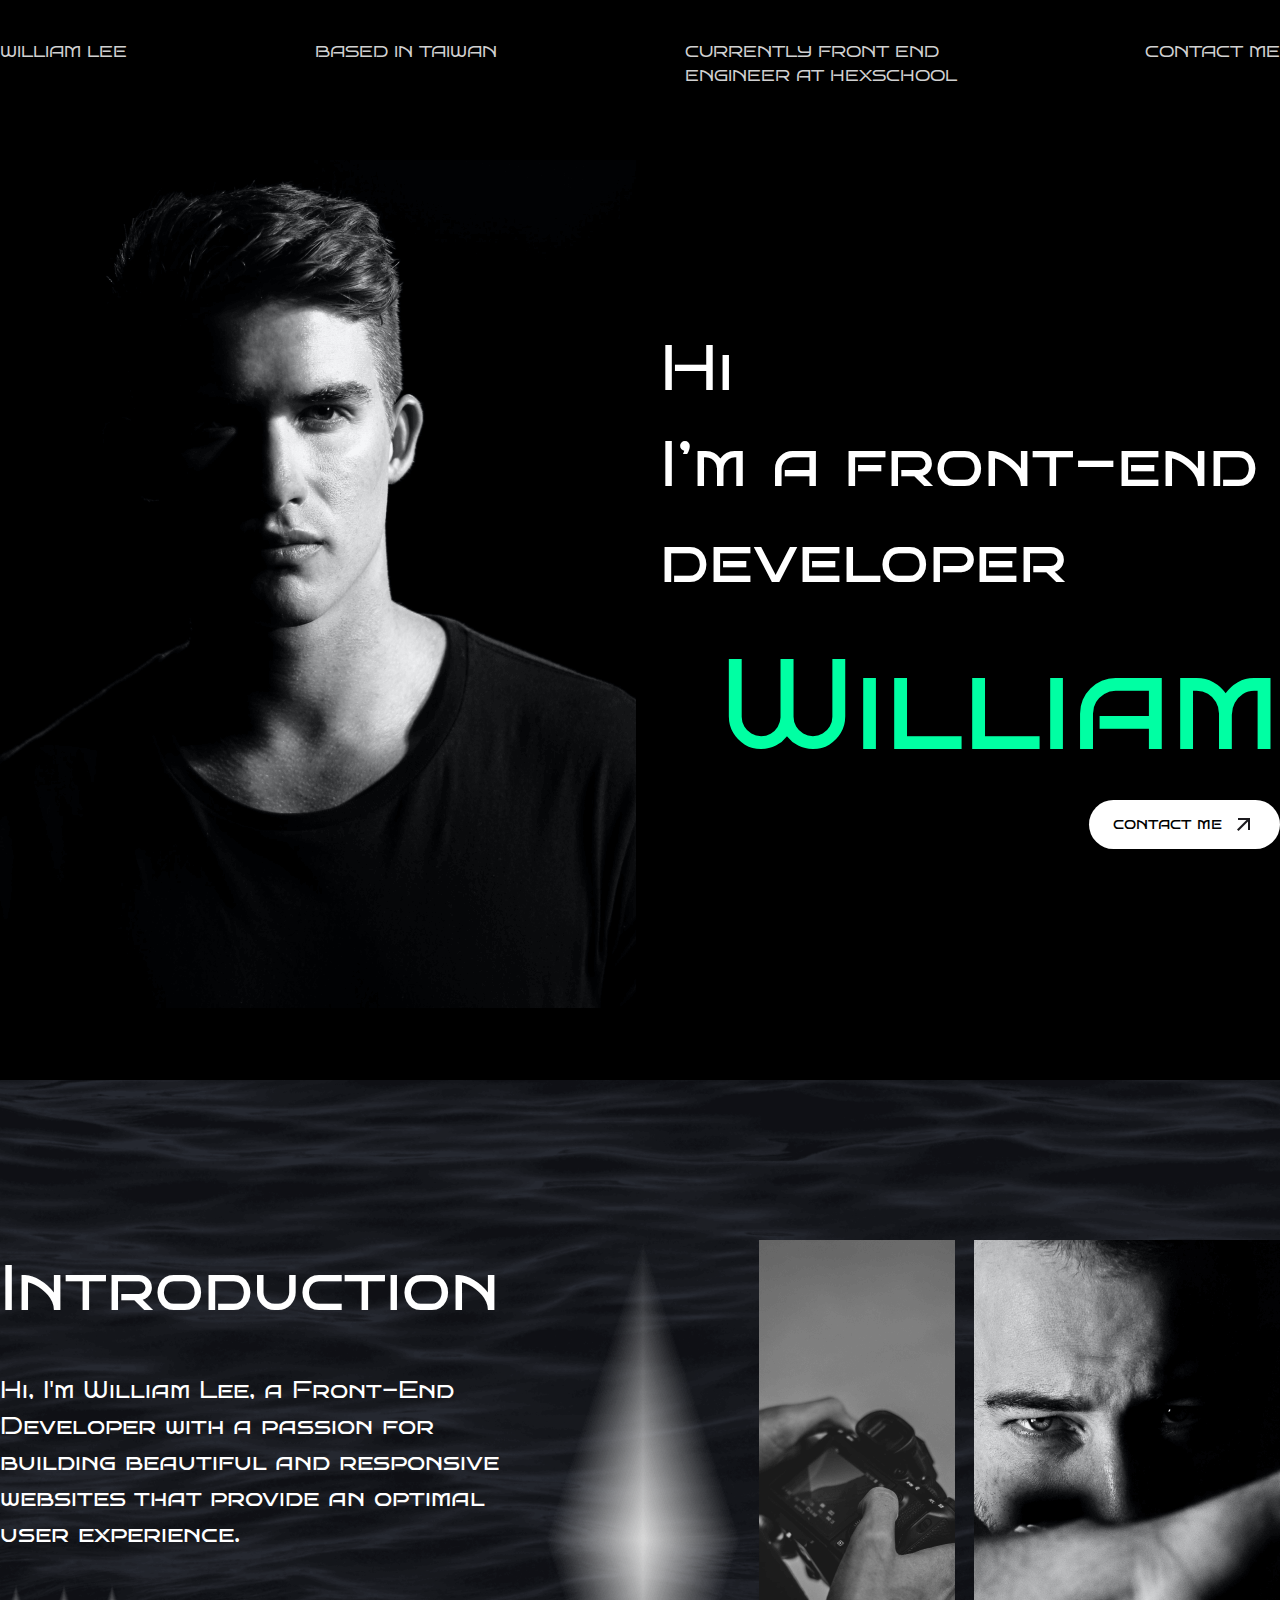
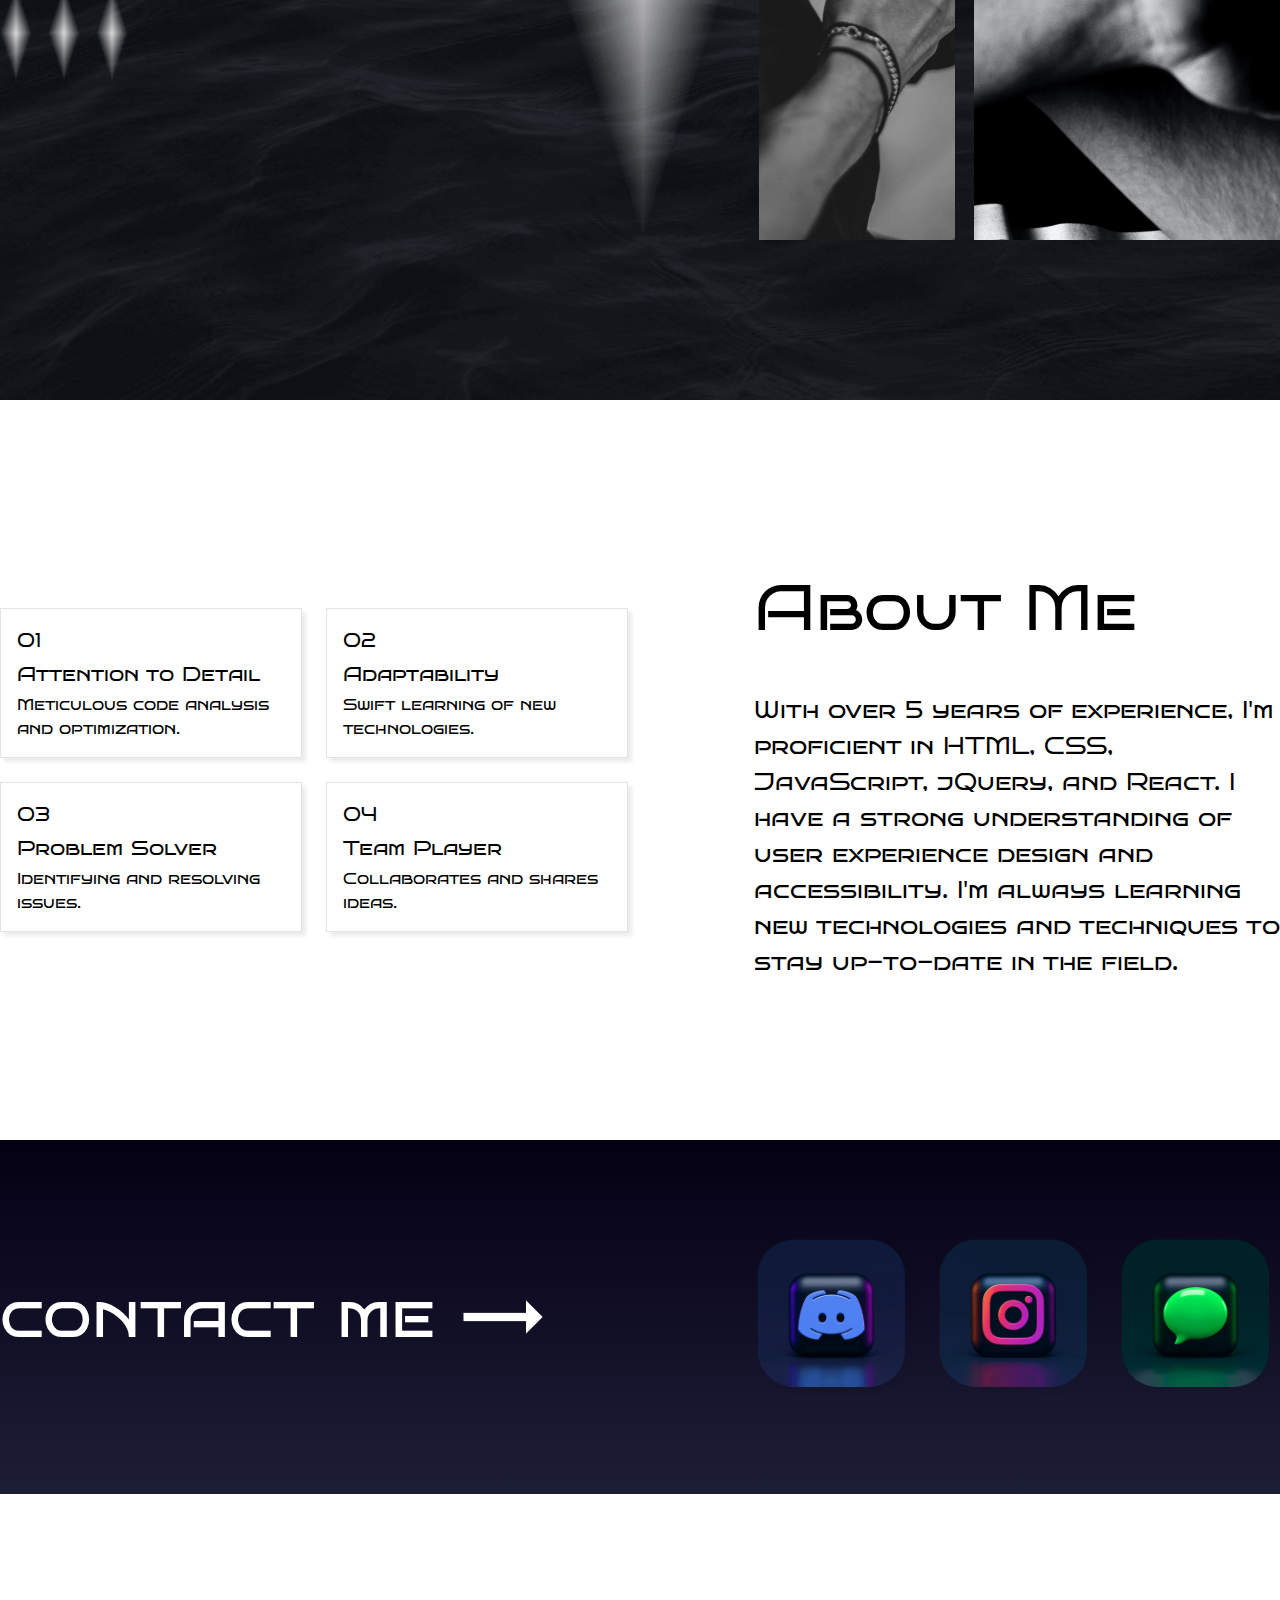
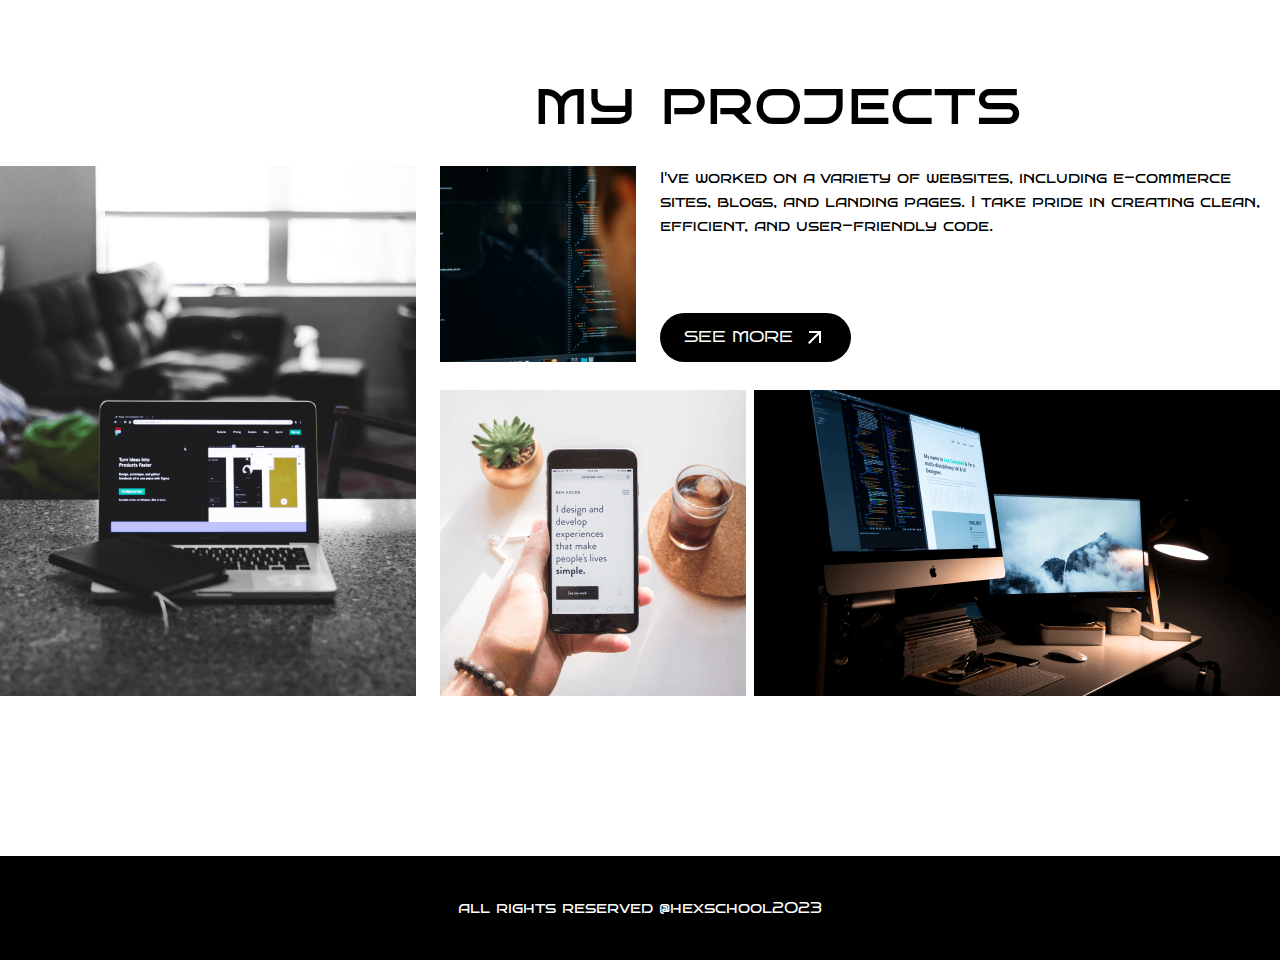
==== week2/w2.html @ a6b0ef97 "開始建立" ====
<!DOCTYPE html>
<html lang="en">

<head>
	<meta charset="UTF-8">
	<meta name="viewport" content="width=device-width, initial-scale=1.0">
	<title>Document</title>

	<link rel="stylesheet" href="../css/reset.css">
	<link rel="stylesheet" href="w2.css">
</head>

<body>

	<!-- header -->
	<div class="header">
		<ul class="container flex jc-between">
			<li>WILLIAM LEE</li>
			<li>BASED IN TAIWAN</li>
			<li>CURRENTLY FRONT END<br />ENGINEER AT HEXSCHOOL</li>
			<li>CONTACT ME</li>
		</ul>
	</div>


	<!-- banner -->
	<div class="banner">
		<div class="container flex ai-center">

			<img src="images/people.png" alt="william" class="mr-6">

			<div class="flex column">
				<h2 class="title white">Hi<br />I’m a front-end developer</h2>
				<h1>William</h1>
				<a href="#" class="link-btn white as-end">
					<span>contact me</span>
					<img src="images/arrow_outward.png" alt="arrow">
				</a>
			</div>

		</div>
	</div>


	<!-- introduction -->
	<div class="intro py-40">
		<div class="container flex jc-between">

			<!-- description -->
			<div class="desc">
				<h2 class="title mb-9">Introduction</h2>

				<p class="fz-24 mb-8">Hi, I'm William Lee, a Front-End Developer with a passion for building beautiful and responsive websites that provide an optimal user experience.</p>

				<div class="sparkle flex">
					<img src="images/sparkle-sm.png" alt="sparkle">
					<img src="images/sparkle-sm.png" alt="sparkle">
					<img src="images/sparkle-sm.png" alt="sparkle">
				</div>
			</div>

			<img src="images/sparkle.png" alt="sparkle">
			<img src="images/photographer.png" alt="photographer">
			<img src="images/people-2.png" alt="people">

		</div>
	</div>


	<!-- about me -->
	<div class="container flex jc-between ai-center py-40">

		<!-- card -->
		<ul class="about-card flex wrap">

			<li>
				<h3>01</h3>
				<h3>Attention to Detail</h3>
				<p>Meticulous code analysis and optimization.</p>
			</li>

			<li>
				<h3>02</h3>
				<h3>Adaptability</h3>
				<p>Swift learning of new technologies.</p>
			</li>

			<li>
				<h3>03</h3>
				<h3>Problem Solver</h3>
				<p>Identifying and resolving issues.</p>
			</li>

			<li>
				<h3>04</h3>
				<h3>Team Player</h3>
				<p>Collaborates and shares ideas.</p>
			</li>

		</ul>

		<!-- description -->
		<div class="about-desc">
			<h2 class="title mb-9">About Me</h2>
			<p class="fz-24">With over 5 years of experience, I'm proficient in HTML, CSS, JavaScript, jQuery, and React. I have a strong understanding of user experience design and accessibility. I'm always learning new technologies and techniques to stay up-to-date in the field.</p>
		</div>

	</div>


	<!-- contact me -->
	<div class="contact">
		<div class="container flex jc-between ai-center">

			<div class="flex">
				<h2 class="title white mr-4">contact me</h2>
				<img src="images/trending_flat_black_24dp 1.png" alt="trend" class="trend">
			</div>

			<ul class="link flex">
				<li><a href="#"><img src="images/discord.png" alt="discord"></a></li>
				<li><a href="#"><img src="images/instagram.png" alt="instagram"></a></li>
				<li><a href="#"><img src="images/message.png" alt="message"></a></li>
			</ul>
			
		</div>
	</div>


	<!-- my projects -->
	<div class="project container py-40">

		<h2 class="title mb-4">my projects</h2>

		<div class="flex">

			<img src="images/Rectangle 10.png" alt="photo" class="mr-6">

			<div>

				<div class="flex mb-7">
					<img src="images/Rectangle 15.png" alt="photo" class="mr-6">

					<div class="flex column jc-between ai-start">
						<p>I've worked on a variety of websites, including e-commerce sites, blogs, and landing pages. I take pride in creating clean, efficient, and user-friendly code.</p>
						
						<a href="#" class="link-btn black">
							<span>SEE MORE</span>
							<img src="images/arrow_outward-white.png" alt="arrow">
						</a>
					</div>
				</div>

				<div class="flex jc-between">
					<img src="images/Rectangle 14.png" alt="photo">
					<img src="images/Rectangle 29.png" alt="photo">
				</div>

			</div>

		</div>

	</div>

	
	<!-- footer --> 
	<p class="footer">
		all rights reserved @hexschool2023
	</p>

</body>

</html>
---- week2/w2.css ----
@import url('https://fonts.googleapis.com/css2?family=Bruno+Ace+SC&display=swap');

/* * {
	outline: 1px dashed black;
}
div, p, li {
	outline: 1px solid blue;
} */

body {
	font-family: 'Bruno Ace SC', cursive, serif;
	line-height: 1.5;
}


.container {
	max-width: 1296px;
	margin: 0 auto; 
}

/* padding setting */
.py-40 {
	padding-top: 160px;
	padding-bottom: 160px;
}

/* margin setting */
.mr-4 {
	margin-right: 16px;
}
.mr-6 {
	margin-right: 24px;
}
.mb-4 {
	margin-bottom: 16px;
}
.mb-7 {
	margin-bottom: 28px;
}
.mb-8 {
	margin-bottom: 32px;
}
.mb-9 {
	margin-bottom: 36px;
}

/* font size setting */
.fz-24 {
	font-size: 24px;
}

/* flex setting */
.flex {
	display: flex;
}
.flex.column {
	flex-direction: column;
}
.flex.wrap {
	flex-wrap: wrap;
}
.jc-between {
	justify-content: space-between;
}
.ai-center {
	align-items: center;
}
.ai-start {
	align-items: flex-start;
}
.as-end {
	align-self: flex-end;
}

/* title */
.title {
	font-size: 64px;
}
.title.white {
	color: #FFF;
}

/* link button */
.link-btn {
	padding: 12px 24px;
	border-radius: 32px;
}
.link-btn.white {
	background: #FFF;
	color: #000;
}
.link-btn.black {
	background: #000;
	color: #FFF;
}
.link-btn span {
	margin-right: 4px;
}


/* header */
.header {
	padding-top: 40px;
	background: #000000;
	color: #D1D1D1;
}


/* banner */
.banner {
	padding: 72px 0;
	background: #000000;
}
.banner h1 {
	color: #00FFA3;
	font-size: 128px;
	text-align: right;
}


/* introduction */
.intro {
	background-image: url("images/background-img.png");
	background-size: cover;
	color: #FFFFFF;
}
.intro .desc {
	width: 526px;
}
.sparkle {
	column-gap: 16px;
}


/* about me */
.about-card {
	width: calc((100% - 24px) / 2);
	gap: 24px;
}
.about-card > li {
	width: calc((100% - 24px) / 2);
	padding: 16px;
	border: 1px solid #E3E3E3;
	box-shadow: 4px 4px 4px rgba(0, 0, 0, 0.08);
}
.about-card h3 {
	font-size: 20px;
	margin-bottom: 4px;
}

.about-desc {
	width: 526px;
}


/* contact me */
.contact {
	padding: 96px 0;
	background-image: linear-gradient(rgba(5, 0, 20, 1), rgba(1, 2, 30, 0.89));
}
.trend {
	width: 100px;
}
.contact .link {
	column-gap: 20px;
}
.contact .link img {
	width: 162px;
	border-radius: 40px;
}
.contact .link img:hover {
	box-shadow: 0 0 16px 3px rgba(144, 148, 255, 0.9);
}


/* my projects */
.project .title {
	width: 746px;
	margin-left: auto;
}


/* footer */
.footer {
	padding: 40px 0;
	background: #000000;
	color: #FFFFFF;
	text-align: center;
}
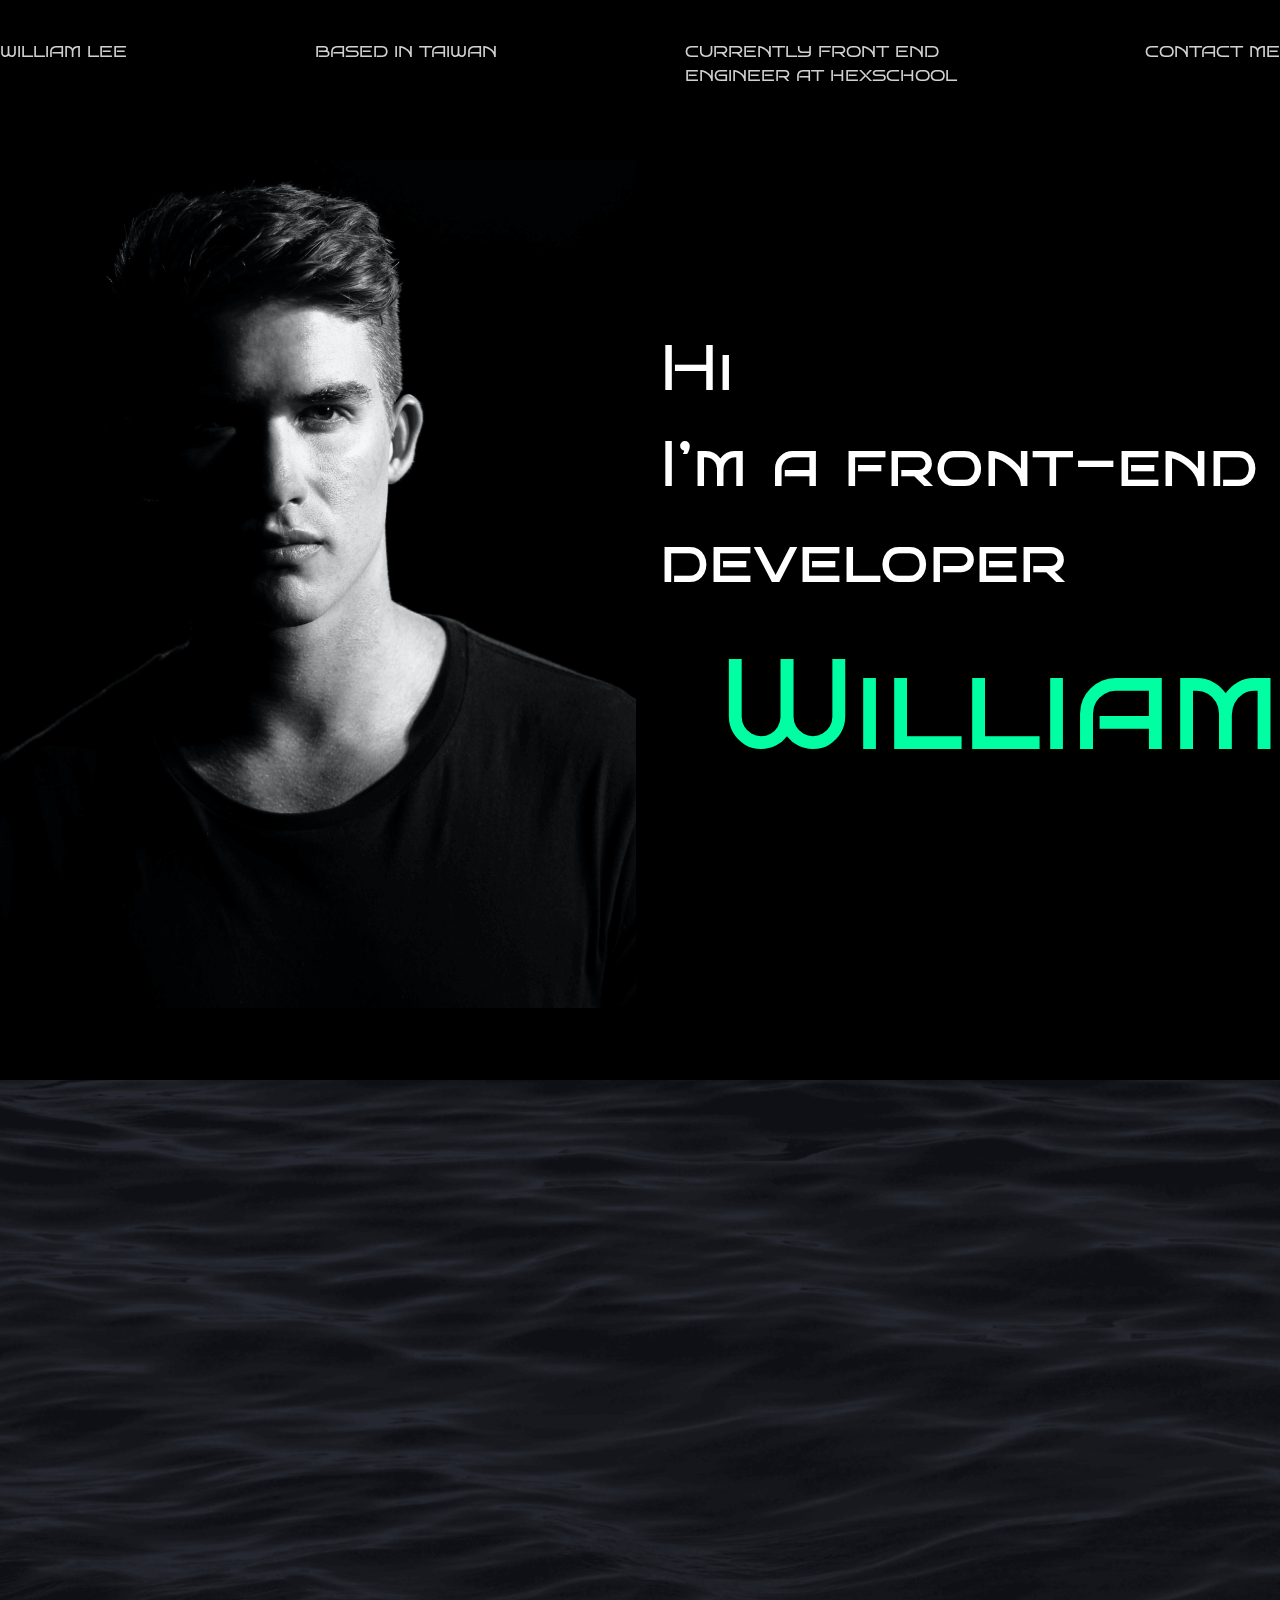
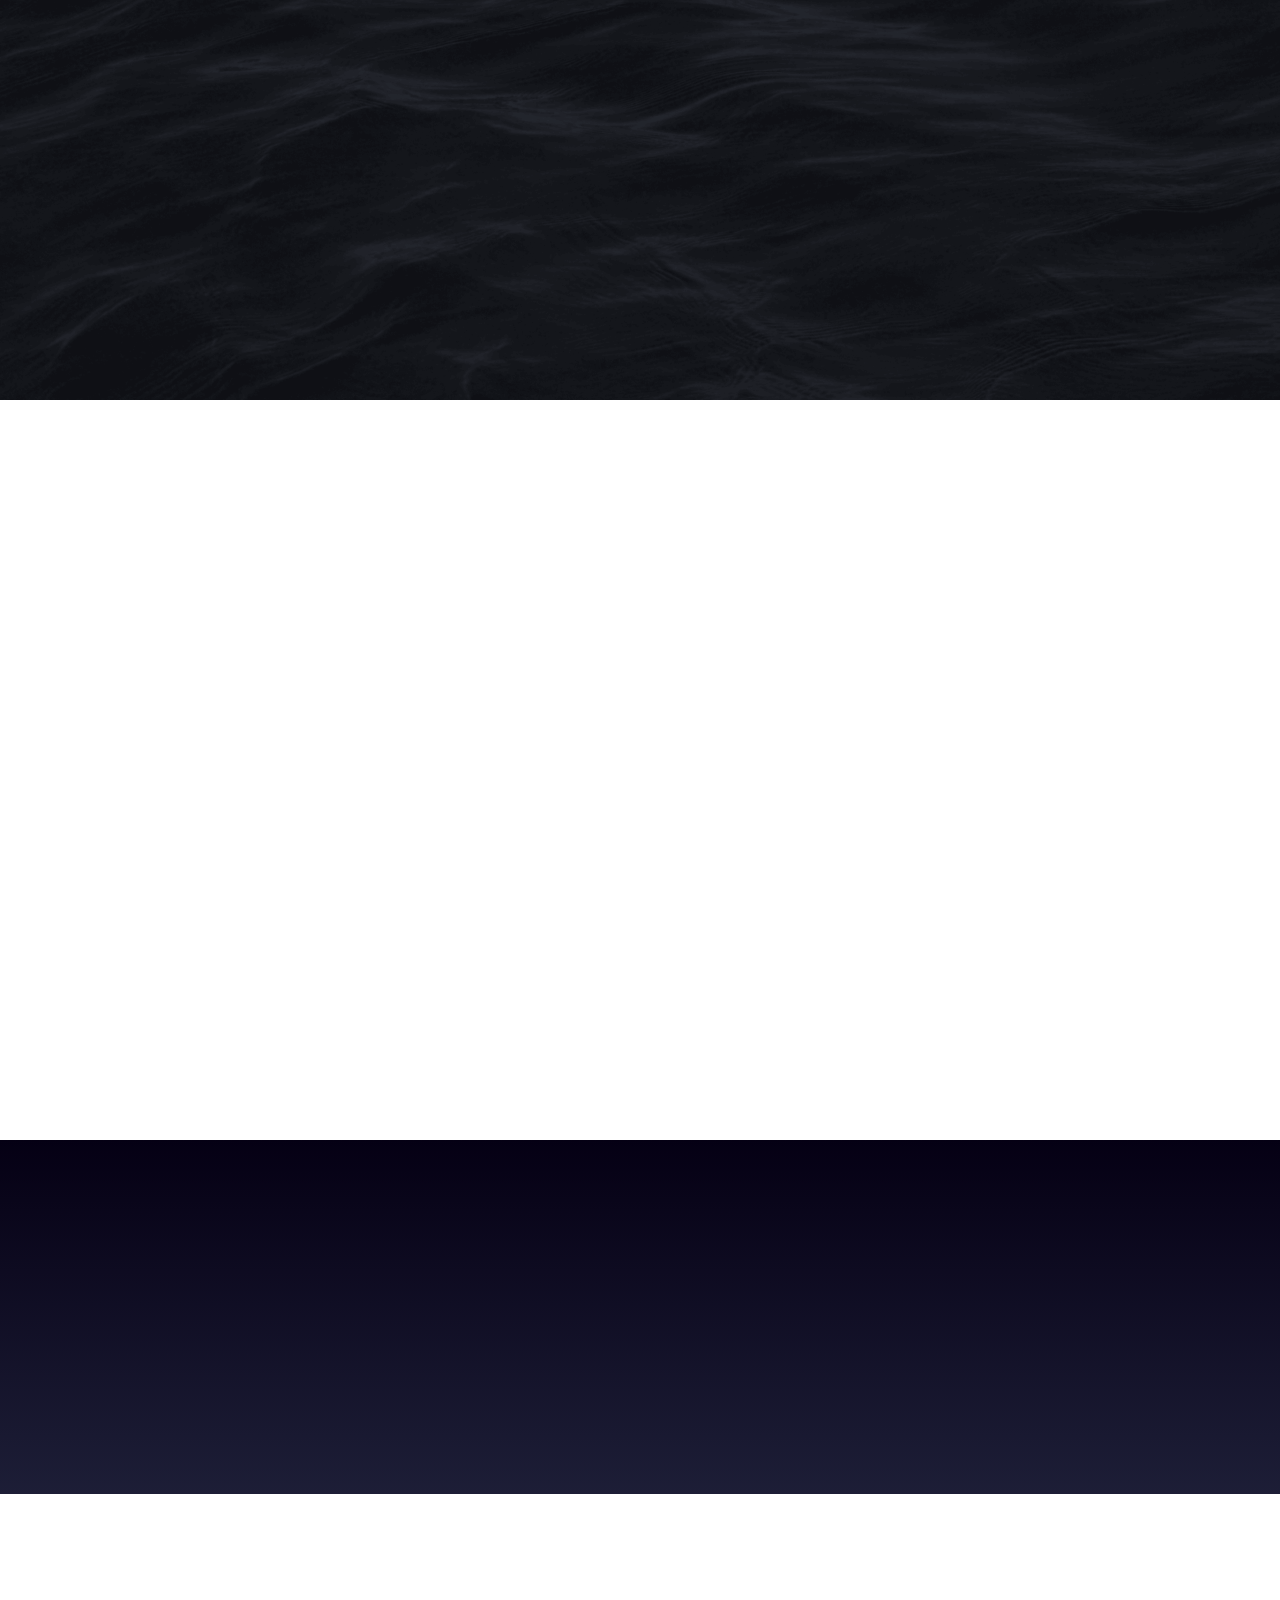
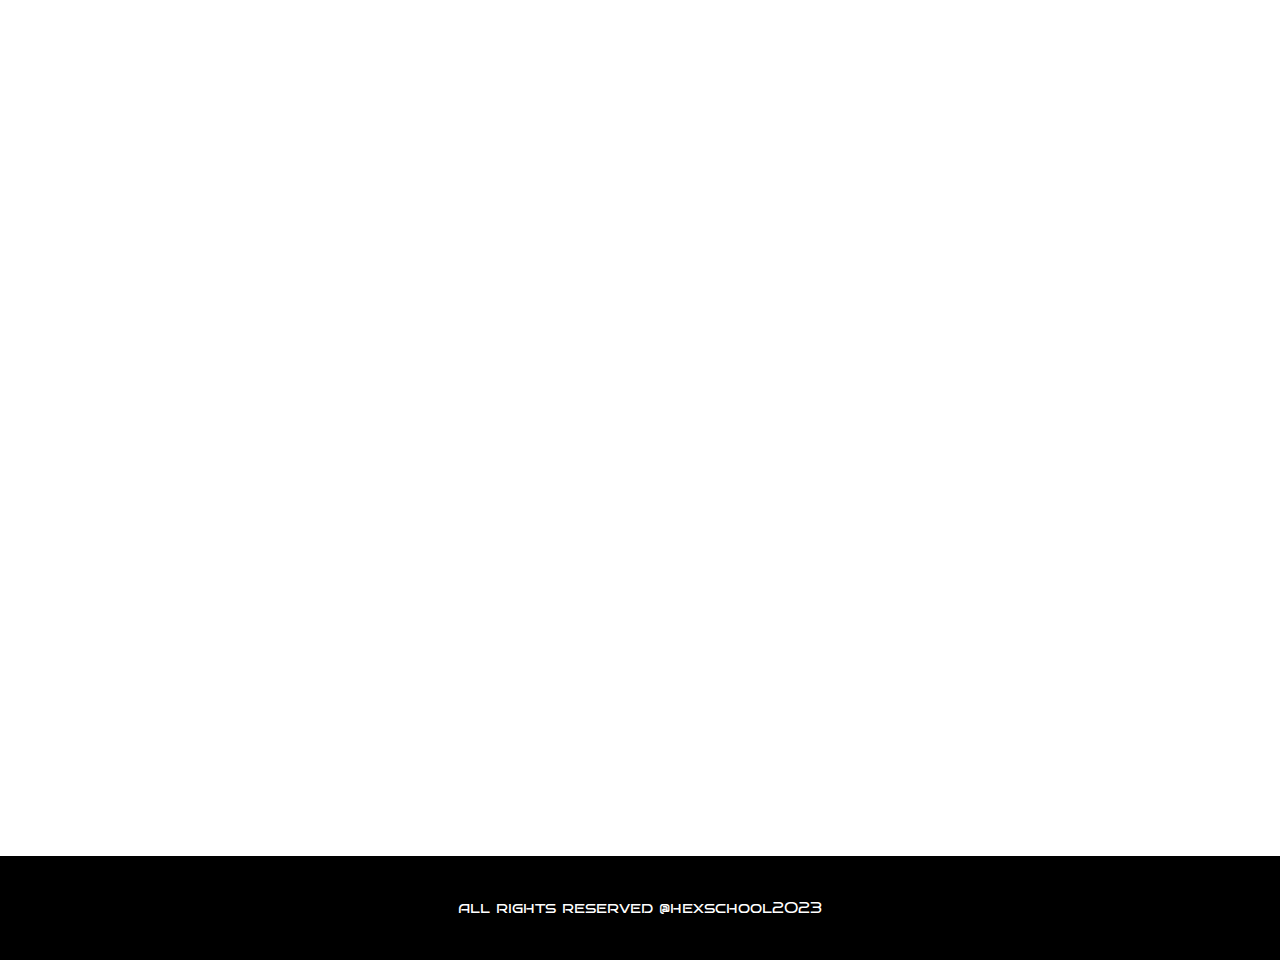
==== commit d6430d94: "第二週作業增加 AOS 動態效果" ====
--- a/week2/w2.html
+++ b/week2/w2.html
@@ -6,6 +6,9 @@
 	<meta name="viewport" content="width=device-width, initial-scale=1.0">
 	<title>Document</title>
 
+	<link href="https://unpkg.com/aos@2.3.1/dist/aos.css" rel="stylesheet">
+	<script src="https://unpkg.com/aos@2.3.1/dist/aos.js"></script>
+
 	<link rel="stylesheet" href="../css/reset.css">
 	<link rel="stylesheet" href="w2.css">
 </head>
@@ -13,26 +16,26 @@
 <body>
 
 	<!-- header -->
-	<div class="header">
+	<nav class="header">
 		<ul class="container flex jc-between">
-			<li>WILLIAM LEE</li>
-			<li>BASED IN TAIWAN</li>
-			<li>CURRENTLY FRONT END<br />ENGINEER AT HEXSCHOOL</li>
-			<li>CONTACT ME</li>
+			<li data-aos="flip-left">WILLIAM LEE</li>
+			<li data-aos="flip-left">BASED IN TAIWAN</li>
+			<li data-aos="flip-left">CURRENTLY FRONT END<br />ENGINEER AT HEXSCHOOL</li>
+			<li data-aos="flip-left"><a href="#contact_me">CONTACT ME</a></li>
 		</ul>
-	</div>
+	</nav>
 
 
 	<!-- banner -->
 	<div class="banner">
 		<div class="container flex ai-center">
 
-			<img src="images/people.png" alt="william" class="mr-6">
+			<img src="images/people.png" alt="william" class="mr-6" data-aos="zoom-in-up">
 
 			<div class="flex column">
-				<h2 class="title white">Hi<br />I’m a front-end developer</h2>
-				<h1>William</h1>
-				<a href="#" class="link-btn white as-end">
+				<h2 class="title white" data-aos="fade-left">Hi<br />I’m a front-end developer</h2>
+				<h1 data-aos="fade-up">William</h1>
+				<a href="#contact_me" class="link-btn white as-end" data-aos="fade-up">
 					<span>contact me</span>
 					<img src="images/arrow_outward.png" alt="arrow">
 				</a>
@@ -48,20 +51,20 @@
 
 			<!-- description -->
 			<div class="desc">
-				<h2 class="title mb-9">Introduction</h2>
+				<h2 class="title mb-9" data-aos="fade-right">Introduction</h2>
 
-				<p class="fz-24 mb-8">Hi, I'm William Lee, a Front-End Developer with a passion for building beautiful and responsive websites that provide an optimal user experience.</p>
+				<p class="fz-24 mb-8" data-aos="fade-right">Hi, I'm William Lee, a Front-End Developer with a passion for building beautiful and responsive websites that provide an optimal user experience.</p>
 
-				<div class="sparkle flex">
+				<div class="sparkle flex" data-aos="fade-up" data-aos-once="false">
 					<img src="images/sparkle-sm.png" alt="sparkle">
 					<img src="images/sparkle-sm.png" alt="sparkle">
 					<img src="images/sparkle-sm.png" alt="sparkle">
 				</div>
 			</div>
 
-			<img src="images/sparkle.png" alt="sparkle">
-			<img src="images/photographer.png" alt="photographer">
-			<img src="images/people-2.png" alt="people">
+			<img src="images/sparkle.png" alt="sparkle" data-aos="fade-left" data-aos-once="false">
+			<img src="images/photographer.png" alt="photographer" data-aos="fade-left" data-aos-delay="300" data-aos-once="false">
+			<img src="images/people-2.png" alt="people" data-aos="fade-left" data-aos-delay="600" data-aos-once="false">
 
 		</div>
 	</div>
@@ -71,53 +74,53 @@
 	<div class="container flex jc-between ai-center py-40">
 
 		<!-- card -->
-		<ul class="about-card flex wrap">
+		<ol class="about-card flex wrap">
 
-			<li>
+			<li data-aos="fade-down-right" data-aos-offset="300" data-aos-once="false">
 				<h3>01</h3>
 				<h3>Attention to Detail</h3>
 				<p>Meticulous code analysis and optimization.</p>
 			</li>
 
-			<li>
+			<li data-aos="fade-down-left" data-aos-offset="300" data-aos-once="false">
 				<h3>02</h3>
 				<h3>Adaptability</h3>
 				<p>Swift learning of new technologies.</p>
 			</li>
 
-			<li>
+			<li data-aos="fade-up-right" data-aos-offset="300" data-aos-once="false">
 				<h3>03</h3>
 				<h3>Problem Solver</h3>
 				<p>Identifying and resolving issues.</p>
 			</li>
 
-			<li>
+			<li data-aos="fade-up-left" data-aos-offset="300" data-aos-once="false">
 				<h3>04</h3>
 				<h3>Team Player</h3>
 				<p>Collaborates and shares ideas.</p>
 			</li>
 
-		</ul>
+		</ol>
 
 		<!-- description -->
 		<div class="about-desc">
-			<h2 class="title mb-9">About Me</h2>
-			<p class="fz-24">With over 5 years of experience, I'm proficient in HTML, CSS, JavaScript, jQuery, and React. I have a strong understanding of user experience design and accessibility. I'm always learning new technologies and techniques to stay up-to-date in the field.</p>
+			<h2 class="title mb-9" data-aos="fade-down" data-aos-offset="400">About Me</h2>
+			<p class="fz-24" data-aos="fade-left" data-aos-offset="450">With over 5 years of experience, I'm proficient in HTML, CSS, JavaScript, jQuery, and React. I have a strong understanding of user experience design and accessibility. I'm always learning new technologies and techniques to stay up-to-date in the field.</p>
 		</div>
 
 	</div>
 
 
 	<!-- contact me -->
-	<div class="contact">
+	<div class="contact" id="contact_me">
 		<div class="container flex jc-between ai-center">
 
-			<div class="flex">
+			<div class="flex" data-aos="fade-right" data-aos-offset="300">
 				<h2 class="title white mr-4">contact me</h2>
 				<img src="images/trending_flat_black_24dp 1.png" alt="trend" class="trend">
 			</div>
 
-			<ul class="link flex">
+			<ul class="link flex" data-aos="fade-left" data-aos-offset="250">
 				<li><a href="#"><img src="images/discord.png" alt="discord"></a></li>
 				<li><a href="#"><img src="images/instagram.png" alt="instagram"></a></li>
 				<li><a href="#"><img src="images/message.png" alt="message"></a></li>
@@ -130,18 +133,18 @@
 	<!-- my projects -->
 	<div class="project container py-40">
 
-		<h2 class="title mb-4">my projects</h2>
+		<h2 class="title mb-4" data-aos="fade-down" data-aos-offset="350">my projects</h2>
 
 		<div class="flex">
 
-			<img src="images/Rectangle 10.png" alt="photo" class="mr-6">
+			<img src="images/Rectangle 10.png" alt="photo" class="mr-6" data-aos="fade-right" data-aos-offset="350" data-aos-once="false">
 
 			<div>
 
 				<div class="flex mb-7">
-					<img src="images/Rectangle 15.png" alt="photo" class="mr-6">
+					<img src="images/Rectangle 15.png" alt="photo" class="mr-6" data-aos="fade-up" data-aos-offset="350">
 
-					<div class="flex column jc-between ai-start">
+					<div class="flex column jc-between ai-start" data-aos="fade-left" data-aos-offset="350">
 						<p>I've worked on a variety of websites, including e-commerce sites, blogs, and landing pages. I take pride in creating clean, efficient, and user-friendly code.</p>
 						
 						<a href="#" class="link-btn black">
@@ -152,8 +155,8 @@
 				</div>
 
 				<div class="flex jc-between">
-					<img src="images/Rectangle 14.png" alt="photo">
-					<img src="images/Rectangle 29.png" alt="photo">
+					<img src="images/Rectangle 14.png" alt="photo" data-aos="zoom-out-up" data-aos-offset="400" data-aos-once="false">
+					<img src="images/Rectangle 29.png" alt="photo" data-aos="zoom-in-left" data-aos-offset="400" data-aos-once="false">
 				</div>
 
 			</div>
@@ -168,6 +171,16 @@
 		all rights reserved @hexschool2023
 	</p>
 
+
+
+	<!-- AOS -->
+	<script>
+		AOS.init({
+			duration: 1000,
+			once: true,
+		});
+	</script>
+
 </body>
 
 </html>--- a/week2/w2.css
+++ b/week2/w2.css
@@ -6,6 +6,10 @@
 div, p, li {
 	outline: 1px solid blue;
 } */
+
+html {
+	scroll-behavior: smooth;
+}
 
 body {
 	font-family: 'Bruno Ace SC', cursive, serif;
@@ -89,9 +93,18 @@
 	background: #FFF;
 	color: #000;
 }
+.link-btn.white:hover {
+	box-shadow: 0 0 20px 5px white;
+}
 .link-btn.black {
 	background: #000;
 	color: #FFF;
+}
+.link-btn.black:hover {
+	box-shadow: 0 0 20px 5px gray;
+}
+.link-btn:hover {
+	color: red;
 }
 .link-btn span {
 	margin-right: 4px;
@@ -103,6 +116,9 @@
 	padding-top: 40px;
 	background: #000000;
 	color: #D1D1D1;
+}
+.header a:hover {
+	color: red;
 }
 
 
